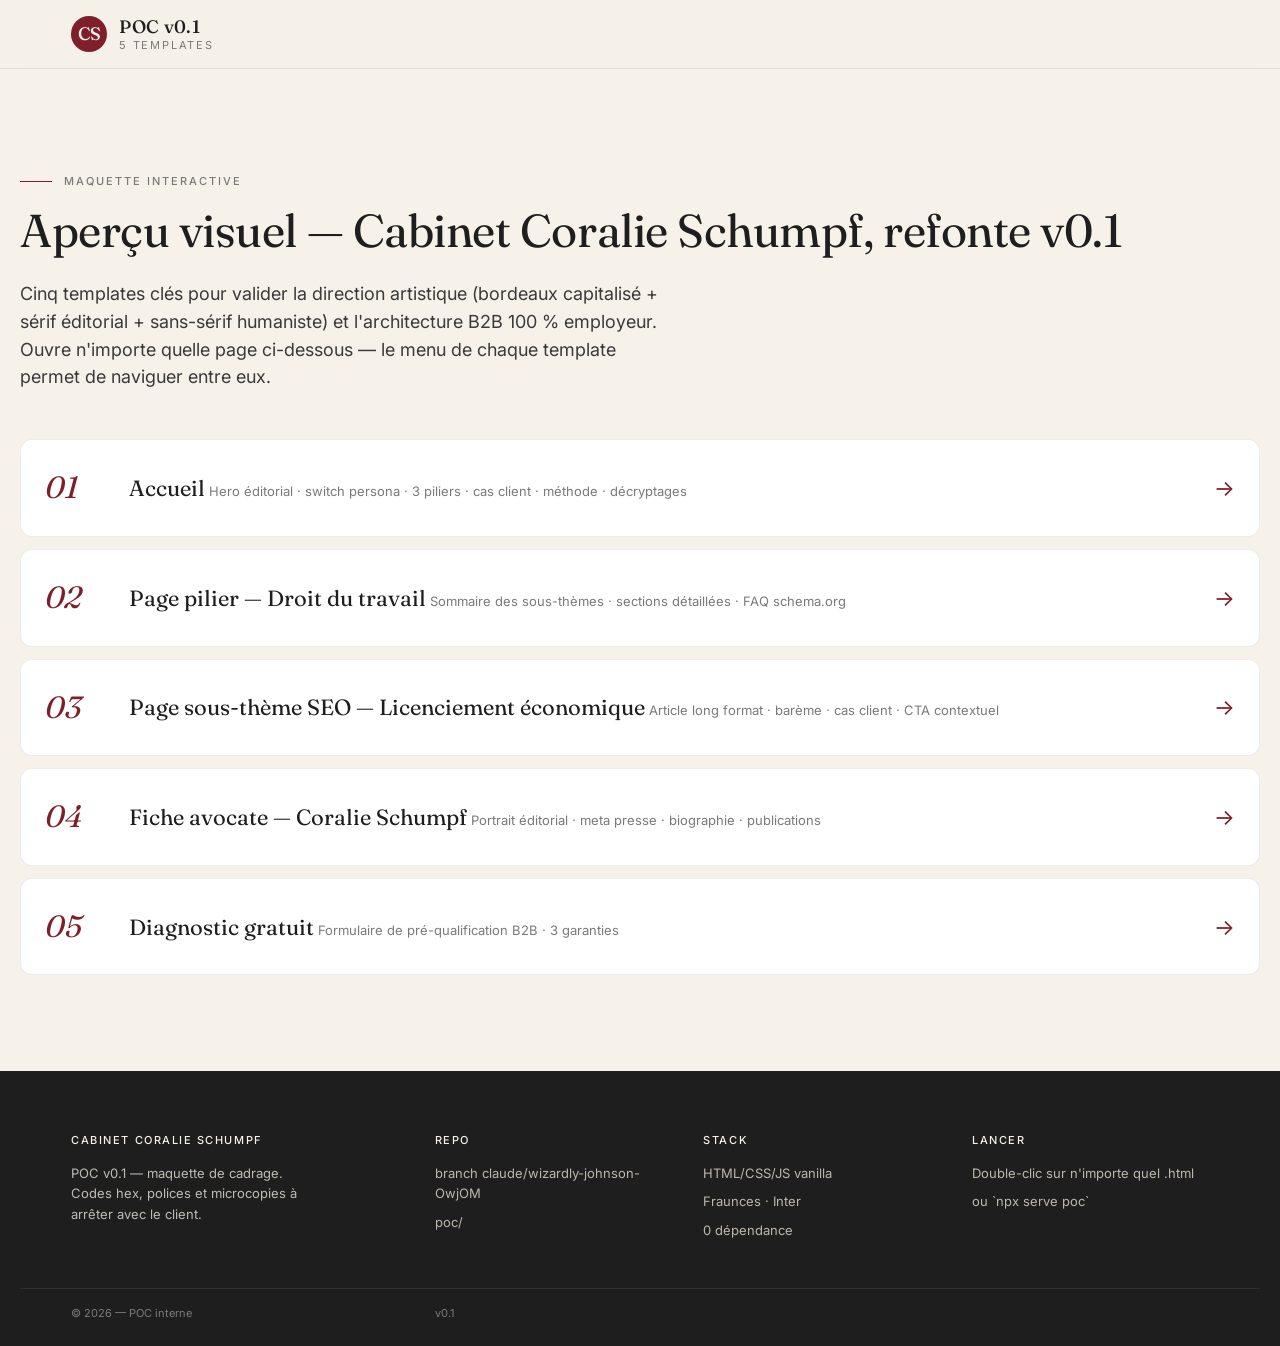
==== poc/index.html @ 7cf0d4ef "feat(poc): maquette v0.1 - 5 templates cles Maquette interactive HTML/CSS/JS vanilla (0 dependance) " ====
<!doctype html>
<html lang="fr">
<head>
  <meta charset="utf-8" />
  <meta name="viewport" content="width=device-width,initial-scale=1" />
  <title>POC — Cabinet Coralie Schumpf · 5 templates clés</title>
  <link rel="preconnect" href="https://fonts.googleapis.com" />
  <link rel="preconnect" href="https://fonts.gstatic.com" crossorigin />
  <link href="https://fonts.googleapis.com/css2?family=Fraunces:ital,opsz,wght@0,9..144,300..600;1,9..144,300..600&family=Inter:wght@400;500;600&display=swap" rel="stylesheet" />
  <link rel="stylesheet" href="assets/css/main.css" />
</head>
<body>
  <header class="site-header">
    <div class="site-header__inner">
      <a href="index.html" class="brand">
        <span class="brand__mark">CS</span>
        <span class="brand__name">POC v0.1<small>5 templates</small></span>
      </a>
    </div>
  </header>

  <main class="container poc-index">
    <p class="eyebrow">Maquette interactive</p>
    <h1>Aperçu visuel — Cabinet Coralie Schumpf, refonte v0.1</h1>
    <p class="poc-index__lede">
      Cinq templates clés pour valider la direction artistique (bordeaux capitalisé + sérif éditorial + sans-sérif humaniste) et l'architecture B2B 100 % employeur. Ouvre n'importe quelle page ci-dessous — le menu de chaque template permet de naviguer entre eux.
    </p>

    <nav class="poc-list">
      <a href="home.html" data-track="poc-home">
        <span class="poc-list__num">01</span>
        <span>
          <span class="poc-list__title">Accueil</span>
          <span class="poc-list__desc">Hero éditorial · switch persona · 3 piliers · cas client · méthode · décryptages</span>
        </span>
        <span class="poc-list__arrow">→</span>
      </a>
      <a href="expertises/droit-du-travail.html" data-track="poc-pillar">
        <span class="poc-list__num">02</span>
        <span>
          <span class="poc-list__title">Page pilier — Droit du travail</span>
          <span class="poc-list__desc">Sommaire des sous-thèmes · sections détaillées · FAQ schema.org</span>
        </span>
        <span class="poc-list__arrow">→</span>
      </a>
      <a href="expertises/licenciement-economique.html" data-track="poc-subtopic">
        <span class="poc-list__num">03</span>
        <span>
          <span class="poc-list__title">Page sous-thème SEO — Licenciement économique</span>
          <span class="poc-list__desc">Article long format · barème · cas client · CTA contextuel</span>
        </span>
        <span class="poc-list__arrow">→</span>
      </a>
      <a href="cabinet/coralie-schumpf.html" data-track="poc-avocate">
        <span class="poc-list__num">04</span>
        <span>
          <span class="poc-list__title">Fiche avocate — Coralie Schumpf</span>
          <span class="poc-list__desc">Portrait éditorial · meta presse · biographie · publications</span>
        </span>
        <span class="poc-list__arrow">→</span>
      </a>
      <a href="diagnostic.html" data-track="poc-diag">
        <span class="poc-list__num">05</span>
        <span>
          <span class="poc-list__title">Diagnostic gratuit</span>
          <span class="poc-list__desc">Formulaire de pré-qualification B2B · 3 garanties</span>
        </span>
        <span class="poc-list__arrow">→</span>
      </a>
    </nav>
  </main>

  <footer class="site-footer">
    <div class="container">
      <div class="site-footer__brand">
        <h4>Cabinet Coralie Schumpf</h4>
        <p>POC v0.1 — maquette de cadrage. Codes hex, polices et microcopies à arrêter avec le client.</p>
      </div>
      <div>
        <h4>Repo</h4>
        <ul>
          <li>branch claude/wizardly-johnson-OwjOM</li>
          <li>poc/</li>
        </ul>
      </div>
      <div>
        <h4>Stack</h4>
        <ul>
          <li>HTML/CSS/JS vanilla</li>
          <li>Fraunces · Inter</li>
          <li>0 dépendance</li>
        </ul>
      </div>
      <div>
        <h4>Lancer</h4>
        <ul>
          <li>Double-clic sur n'importe quel .html</li>
          <li>ou `npx serve poc`</li>
        </ul>
      </div>
    </div>
    <div class="container site-footer__legal">
      <span>© <span data-year></span> — POC interne</span>
      <span>v0.1</span>
    </div>
  </footer>

  <script src="assets/js/main.js"></script>
</body>
</html>
---- poc/assets/css/main.css ----
/* ============================================================
   Cabinet Coralie Schumpf — POC v0.1
   Design system : bordeaux + ivoire, sérif éditorial + sans-sérif humaniste
   ============================================================ */

/* ---- Design tokens ---- */
:root {
  /* Couleurs marque (à caler sur SVG HD du logo) */
  --bordeaux: #7E1F2A;
  --bordeaux-deep: #4A1219;
  --bordeaux-soft: #9B3743;
  --ink: #1E1E1E;
  --ink-soft: #3A3A3A;
  --ivory: #F6F1E9;
  --ivory-deep: #EFE7D8;
  --stone: #E6DED0;
  --slate: #7A7A78;
  --slate-light: #BDB8AE;
  --copper: #B07C4D;
  --white: #FFFFFF;

  /* Typo */
  --font-serif: 'Fraunces', 'Source Serif 4', Georgia, serif;
  --font-sans: 'Inter', 'Söhne', system-ui, -apple-system, sans-serif;

  /* Échelle fluide */
  --fs-xs: clamp(11px, 0.7vw, 12px);
  --fs-sm: clamp(13px, 0.85vw, 14px);
  --fs-base: clamp(15px, 1vw, 17px);
  --fs-lg: clamp(18px, 1.2vw, 20px);
  --fs-xl: clamp(22px, 1.6vw, 26px);
  --fs-2xl: clamp(28px, 2.4vw, 38px);
  --fs-3xl: clamp(36px, 3.6vw, 56px);
  --fs-4xl: clamp(48px, 6vw, 96px);

  /* Espacement */
  --sp-1: 4px;
  --sp-2: 8px;
  --sp-3: 12px;
  --sp-4: 16px;
  --sp-5: 24px;
  --sp-6: 32px;
  --sp-7: 48px;
  --sp-8: 64px;
  --sp-9: 96px;
  --sp-10: 128px;

  /* Layout */
  --max-w: 1240px;
  --gutter: clamp(20px, 4vw, 56px);
  --radius: 4px;
  --radius-lg: 12px;

  /* Transitions */
  --t-fast: 180ms cubic-bezier(0.4, 0, 0.2, 1);
  --t-med: 360ms cubic-bezier(0.4, 0, 0.2, 1);
  --t-slow: 600ms cubic-bezier(0.22, 0.61, 0.36, 1);
}

/* ---- Reset minimal ---- */
*,
*::before,
*::after { box-sizing: border-box; }
html { scroll-behavior: smooth; }
body {
  margin: 0;
  background: var(--ivory);
  color: var(--ink);
  font-family: var(--font-sans);
  font-size: var(--fs-base);
  line-height: 1.55;
  -webkit-font-smoothing: antialiased;
  text-rendering: optimizeLegibility;
}
img, svg { display: block; max-width: 100%; }
a { color: inherit; text-decoration: none; }
button { border: 0; background: none; font: inherit; color: inherit; cursor: pointer; }
h1, h2, h3, h4 { margin: 0; font-family: var(--font-serif); font-weight: 400; letter-spacing: -0.01em; line-height: 1.08; }
p { margin: 0 0 var(--sp-4); }
ul { margin: 0; padding: 0; list-style: none; }

/* ---- Conteneurs ---- */
.container { max-width: var(--max-w); margin: 0 auto; padding: 0 var(--gutter); }
.container-narrow { max-width: 920px; margin: 0 auto; padding: 0 var(--gutter); }

/* ---- Utility ---- */
.eyebrow {
  font-family: var(--font-sans);
  font-size: var(--fs-xs);
  text-transform: uppercase;
  letter-spacing: 0.18em;
  color: var(--slate);
  font-weight: 500;
  display: inline-flex;
  align-items: center;
  gap: var(--sp-3);
}
.eyebrow::before {
  content: "";
  display: inline-block;
  width: 32px;
  height: 1px;
  background: var(--bordeaux);
}
.divider {
  height: 1px;
  background: var(--ink);
  opacity: 0.12;
  margin: var(--sp-7) 0;
}

/* ---- Header ---- */
.site-header {
  position: sticky;
  top: 0;
  z-index: 50;
  background: rgba(246, 241, 233, 0.92);
  backdrop-filter: saturate(140%) blur(10px);
  -webkit-backdrop-filter: saturate(140%) blur(10px);
  border-bottom: 1px solid rgba(30, 30, 30, 0.08);
}
.site-header__inner {
  display: flex;
  align-items: center;
  justify-content: space-between;
  gap: var(--sp-5);
  padding: var(--sp-4) var(--gutter);
  max-width: var(--max-w);
  margin: 0 auto;
}
.brand {
  display: flex;
  align-items: center;
  gap: var(--sp-3);
  font-family: var(--font-serif);
  font-size: var(--fs-lg);
  letter-spacing: 0.02em;
  color: var(--ink);
}
.brand__mark {
  width: 36px;
  height: 36px;
  border-radius: 50%;
  background: var(--bordeaux);
  color: var(--ivory);
  display: grid;
  place-items: center;
  font-family: var(--font-serif);
  font-size: 18px;
  font-weight: 500;
  letter-spacing: -0.02em;
  flex: 0 0 36px;
}
.brand__name { font-weight: 500; line-height: 1; }
.brand__name small {
  display: block;
  font-size: var(--fs-xs);
  font-family: var(--font-sans);
  color: var(--slate);
  letter-spacing: 0.16em;
  text-transform: uppercase;
  margin-top: 4px;
  font-weight: 400;
}

.nav { display: flex; align-items: center; gap: var(--sp-6); }
.nav a {
  font-size: var(--fs-sm);
  color: var(--ink-soft);
  position: relative;
  padding: var(--sp-2) 0;
  transition: color var(--t-fast);
}
.nav a::after {
  content: "";
  position: absolute;
  left: 0; bottom: 0;
  width: 0;
  height: 1px;
  background: var(--bordeaux);
  transition: width var(--t-med);
}
.nav a:hover { color: var(--bordeaux); }
.nav a:hover::after { width: 100%; }
.nav a.is-active { color: var(--bordeaux); }
.nav a.is-active::after { width: 100%; }
@media (max-width: 860px) { .nav { display: none; } }

/* ---- Buttons ---- */
.btn {
  display: inline-flex;
  align-items: center;
  gap: var(--sp-3);
  padding: var(--sp-3) var(--sp-5);
  font-size: var(--fs-sm);
  font-weight: 500;
  letter-spacing: 0.01em;
  border-radius: var(--radius);
  transition: background var(--t-fast), color var(--t-fast), transform var(--t-fast);
  white-space: nowrap;
}
.btn--primary {
  background: var(--bordeaux);
  color: var(--ivory);
}
.btn--primary:hover { background: var(--bordeaux-deep); transform: translateY(-1px); }
.btn--ghost {
  color: var(--ink);
  border-bottom: 1px solid var(--ink);
  padding: var(--sp-2) 0;
  border-radius: 0;
}
.btn--ghost:hover { color: var(--bordeaux); border-color: var(--bordeaux); }
.btn--outline {
  background: transparent;
  color: var(--ink);
  border: 1px solid var(--ink);
}
.btn--outline:hover { background: var(--ink); color: var(--ivory); }

/* ---- Hero ---- */
.hero {
  padding: var(--sp-9) 0 var(--sp-8);
  position: relative;
}
.hero__grid {
  display: grid;
  grid-template-columns: 1.4fr 1fr;
  gap: var(--sp-8);
  align-items: end;
}
@media (max-width: 900px) {
  .hero__grid { grid-template-columns: 1fr; gap: var(--sp-6); }
}
.hero__title {
  font-size: var(--fs-4xl);
  font-weight: 300;
  line-height: 0.98;
  letter-spacing: -0.02em;
}
.hero__title em {
  font-style: italic;
  color: var(--bordeaux);
  font-weight: 300;
}
.hero__lede {
  font-size: var(--fs-lg);
  color: var(--ink-soft);
  max-width: 46ch;
  margin-top: var(--sp-5);
  line-height: 1.5;
}
.hero__meta {
  margin-top: var(--sp-6);
  display: flex;
  flex-wrap: wrap;
  gap: var(--sp-4);
  align-items: center;
}
.hero__aside {
  border-left: 1px solid rgba(30, 30, 30, 0.12);
  padding-left: var(--sp-6);
  padding-bottom: var(--sp-2);
}
@media (max-width: 900px) {
  .hero__aside { border-left: 0; padding-left: 0; border-top: 1px solid rgba(30, 30, 30, 0.12); padding-top: var(--sp-5); }
}
.hero__aside p {
  font-family: var(--font-serif);
  font-style: italic;
  font-size: var(--fs-xl);
  color: var(--ink);
  line-height: 1.35;
}
.hero__aside small {
  display: block;
  margin-top: var(--sp-4);
  font-size: var(--fs-xs);
  letter-spacing: 0.14em;
  text-transform: uppercase;
  color: var(--slate);
}

/* ---- Sticky contact rail ---- */
.contact-rail {
  position: fixed;
  right: 0;
  top: 50%;
  transform: translateY(-50%);
  z-index: 40;
  background: var(--bordeaux);
  color: var(--ivory);
  border-radius: var(--radius) 0 0 var(--radius);
  display: grid;
  padding: var(--sp-3);
  gap: var(--sp-1);
}
.contact-rail a {
  width: 40px;
  height: 40px;
  display: grid;
  place-items: center;
  border-radius: 50%;
  transition: background var(--t-fast);
}
.contact-rail a:hover { background: var(--bordeaux-deep); }
.contact-rail svg { width: 18px; height: 18px; }
@media (max-width: 720px) {
  .contact-rail {
    top: auto; bottom: 0; right: 0; left: 0;
    transform: none;
    border-radius: 0;
    grid-auto-flow: column;
    justify-content: center;
    gap: var(--sp-4);
    padding: var(--sp-3);
  }
}

/* ---- Personas ---- */
.personas {
  padding: var(--sp-8) 0;
  border-top: 1px solid rgba(30, 30, 30, 0.08);
  border-bottom: 1px solid rgba(30, 30, 30, 0.08);
}
.personas__header { margin-bottom: var(--sp-6); }
.personas__title {
  font-size: var(--fs-2xl);
  font-weight: 400;
  max-width: 28ch;
  margin-top: var(--sp-3);
}
.personas__grid {
  display: grid;
  grid-template-columns: repeat(3, 1fr);
  gap: var(--sp-4);
}
@media (max-width: 800px) { .personas__grid { grid-template-columns: 1fr; } }
.persona {
  background: var(--white);
  border-radius: var(--radius-lg);
  padding: var(--sp-6) var(--sp-5);
  display: grid;
  gap: var(--sp-4);
  position: relative;
  border: 1px solid transparent;
  transition: border-color var(--t-fast), transform var(--t-fast);
  cursor: pointer;
}
.persona:hover { border-color: var(--bordeaux); transform: translateY(-2px); }
.persona__tag {
  font-size: var(--fs-xs);
  letter-spacing: 0.14em;
  text-transform: uppercase;
  color: var(--bordeaux);
  font-weight: 500;
}
.persona__name {
  font-family: var(--font-serif);
  font-size: var(--fs-xl);
  line-height: 1.15;
}
.persona__desc { font-size: var(--fs-sm); color: var(--ink-soft); margin: 0; }
.persona__link {
  margin-top: auto;
  display: inline-flex;
  align-items: center;
  gap: var(--sp-2);
  font-size: var(--fs-sm);
  color: var(--bordeaux);
  font-weight: 500;
}
.persona__link::after { content: "→"; transition: transform var(--t-fast); }
.persona:hover .persona__link::after { transform: translateX(4px); }

/* ---- Pillars ---- */
.pillars { padding: var(--sp-9) 0; }
.pillars__head {
  display: grid;
  grid-template-columns: 1fr 2fr;
  gap: var(--sp-7);
  margin-bottom: var(--sp-7);
  align-items: end;
}
@media (max-width: 800px) { .pillars__head { grid-template-columns: 1fr; } }
.pillars__title { font-size: var(--fs-3xl); max-width: 14ch; line-height: 1; }
.pillars__desc { font-size: var(--fs-base); color: var(--ink-soft); max-width: 56ch; }
.pillars__list { display: grid; gap: 0; }
.pillar {
  display: grid;
  grid-template-columns: 80px 1fr auto;
  gap: var(--sp-6);
  align-items: start;
  padding: var(--sp-6) 0;
  border-top: 1px solid rgba(30, 30, 30, 0.12);
  cursor: pointer;
  transition: padding var(--t-fast);
}
.pillar:hover { padding-left: var(--sp-3); }
.pillar:last-child { border-bottom: 1px solid rgba(30, 30, 30, 0.12); }
.pillar__num {
  font-family: var(--font-serif);
  font-size: var(--fs-2xl);
  color: var(--bordeaux);
  font-style: italic;
  font-weight: 300;
}
.pillar__body h3 {
  font-size: var(--fs-2xl);
  margin-bottom: var(--sp-3);
}
.pillar__tags { display: flex; flex-wrap: wrap; gap: var(--sp-2) var(--sp-4); }
.pillar__tag {
  font-size: var(--fs-sm);
  color: var(--slate);
}
.pillar__tag::before {
  content: "·";
  margin-right: var(--sp-2);
  color: var(--copper);
}
.pillar__arrow {
  align-self: center;
  font-size: 22px;
  color: var(--bordeaux);
  transition: transform var(--t-med);
}
.pillar:hover .pillar__arrow { transform: translateX(8px); }
@media (max-width: 700px) {
  .pillar { grid-template-columns: 1fr; gap: var(--sp-3); }
  .pillar__arrow { display: none; }
}

/* ---- Cases ---- */
.cases {
  background: var(--ink);
  color: var(--ivory);
  padding: var(--sp-9) 0;
}
.cases .eyebrow { color: var(--slate-light); }
.cases .eyebrow::before { background: var(--copper); }
.cases__title {
  font-size: var(--fs-3xl);
  max-width: 22ch;
  margin: var(--sp-3) 0 var(--sp-7);
  color: var(--ivory);
  font-weight: 300;
}
.cases__title em { color: var(--copper); font-style: italic; }
.cases__grid {
  display: grid;
  grid-template-columns: repeat(3, 1fr);
  gap: var(--sp-5);
}
@media (max-width: 800px) { .cases__grid { grid-template-columns: 1fr; } }
.case {
  background: rgba(255, 255, 255, 0.04);
  padding: var(--sp-6);
  border-radius: var(--radius-lg);
  border: 1px solid rgba(255, 255, 255, 0.08);
  display: grid;
  gap: var(--sp-3);
}
.case__metric {
  font-family: var(--font-serif);
  font-size: var(--fs-3xl);
  color: var(--copper);
  font-weight: 300;
  line-height: 1;
}
.case__sector {
  font-size: var(--fs-xs);
  letter-spacing: 0.14em;
  text-transform: uppercase;
  color: var(--slate-light);
}
.case__desc { font-size: var(--fs-sm); color: rgba(246, 241, 233, 0.85); margin: 0; }

/* ---- Method ---- */
.method { padding: var(--sp-9) 0; }
.method__intro {
  display: grid;
  grid-template-columns: 1fr 1.4fr;
  gap: var(--sp-8);
  align-items: start;
  margin-bottom: var(--sp-7);
}
@media (max-width: 800px) { .method__intro { grid-template-columns: 1fr; } }
.method__title { font-size: var(--fs-3xl); line-height: 1; }
.method__intro p { font-size: var(--fs-lg); color: var(--ink-soft); }
.method__steps {
  display: grid;
  grid-template-columns: repeat(3, 1fr);
  gap: var(--sp-5);
  position: relative;
}
@media (max-width: 800px) { .method__steps { grid-template-columns: 1fr; } }
.step {
  display: grid;
  gap: var(--sp-3);
  padding: var(--sp-6) 0;
  border-top: 2px solid var(--bordeaux);
}
.step__num {
  font-family: var(--font-serif);
  font-style: italic;
  font-size: var(--fs-xl);
  color: var(--bordeaux);
  font-weight: 400;
}
.step__name { font-family: var(--font-serif); font-size: var(--fs-2xl); line-height: 1.1; }
.step__desc { font-size: var(--fs-sm); color: var(--ink-soft); margin: 0; }

/* ---- Posts ---- */
.posts { background: var(--ivory-deep); padding: var(--sp-9) 0; }
.posts__head { display: flex; justify-content: space-between; align-items: end; margin-bottom: var(--sp-7); gap: var(--sp-5); flex-wrap: wrap; }
.posts__title { font-size: var(--fs-3xl); }
.posts__grid { display: grid; grid-template-columns: repeat(3, 1fr); gap: var(--sp-5); }
@media (max-width: 800px) { .posts__grid { grid-template-columns: 1fr; } }
.post {
  background: var(--white);
  padding: var(--sp-5);
  border-radius: var(--radius-lg);
  display: grid;
  gap: var(--sp-3);
  border: 1px solid rgba(30, 30, 30, 0.06);
  transition: border-color var(--t-fast), transform var(--t-fast);
}
.post:hover { border-color: var(--bordeaux); transform: translateY(-2px); }
.post__tag { font-size: var(--fs-xs); letter-spacing: 0.14em; text-transform: uppercase; color: var(--bordeaux); }
.post__title { font-family: var(--font-serif); font-size: var(--fs-xl); line-height: 1.15; }
.post__date { font-size: var(--fs-xs); color: var(--slate); letter-spacing: 0.12em; text-transform: uppercase; }

/* ---- Final CTA ---- */
.cta-final { padding: var(--sp-9) 0; background: var(--bordeaux); color: var(--ivory); position: relative; overflow: hidden; }
.cta-final::before {
  content: "CS";
  position: absolute;
  right: -2vw;
  bottom: -4vw;
  font-family: var(--font-serif);
  font-size: 32vw;
  line-height: 0.8;
  color: rgba(246, 241, 233, 0.05);
  letter-spacing: -0.05em;
  pointer-events: none;
}
.cta-final__inner { position: relative; }
.cta-final h2 { font-size: var(--fs-3xl); max-width: 18ch; margin-bottom: var(--sp-5); font-weight: 300; }
.cta-final h2 em { font-style: italic; color: var(--copper); }
.cta-final p { font-size: var(--fs-lg); max-width: 50ch; opacity: 0.85; }
.cta-final .btn--primary { background: var(--ivory); color: var(--bordeaux); margin-top: var(--sp-5); }
.cta-final .btn--primary:hover { background: var(--white); }

/* ---- Footer ---- */
.site-footer {
  background: var(--ink);
  color: var(--slate-light);
  padding: var(--sp-8) 0 var(--sp-5);
  font-size: var(--fs-sm);
}
.site-footer .container { display: grid; grid-template-columns: 1.4fr 1fr 1fr 1fr; gap: var(--sp-6); }
@media (max-width: 800px) { .site-footer .container { grid-template-columns: 1fr 1fr; } }
.site-footer h4 {
  font-family: var(--font-sans);
  font-size: var(--fs-xs);
  letter-spacing: 0.14em;
  text-transform: uppercase;
  color: var(--ivory);
  margin: 0 0 var(--sp-4);
  font-weight: 500;
}
.site-footer a:hover { color: var(--ivory); }
.site-footer ul { display: grid; gap: var(--sp-2); }
.site-footer__brand p { color: rgba(246, 241, 233, 0.75); max-width: 30ch; }
.site-footer__legal {
  border-top: 1px solid rgba(255, 255, 255, 0.08);
  margin-top: var(--sp-7);
  padding-top: var(--sp-4);
  display: flex;
  justify-content: space-between;
  flex-wrap: wrap;
  gap: var(--sp-3);
  color: var(--slate);
  font-size: var(--fs-xs);
}

/* ---- Expertise pillar page ---- */
.exp-hero { padding: var(--sp-9) 0 var(--sp-7); }
.exp-hero__breadcrumb { font-size: var(--fs-xs); letter-spacing: 0.12em; text-transform: uppercase; color: var(--slate); margin-bottom: var(--sp-5); }
.exp-hero__breadcrumb a:hover { color: var(--bordeaux); }
.exp-hero__title { font-size: var(--fs-4xl); font-weight: 300; max-width: 18ch; line-height: 0.98; }
.exp-hero__title em { font-style: italic; color: var(--bordeaux); }
.exp-hero__lede { font-size: var(--fs-lg); color: var(--ink-soft); max-width: 56ch; margin-top: var(--sp-5); }

.exp-toc { padding: var(--sp-7) 0; border-top: 1px solid rgba(30,30,30,0.08); border-bottom: 1px solid rgba(30,30,30,0.08); background: var(--ivory-deep); }
.exp-toc__title { font-size: var(--fs-sm); letter-spacing: 0.14em; text-transform: uppercase; color: var(--slate); margin-bottom: var(--sp-4); }
.exp-toc__list { display: grid; grid-template-columns: repeat(2, 1fr); gap: var(--sp-3) var(--sp-6); }
@media (max-width: 700px) { .exp-toc__list { grid-template-columns: 1fr; } }
.exp-toc__list a {
  font-family: var(--font-serif);
  font-size: var(--fs-lg);
  padding: var(--sp-3) 0;
  border-bottom: 1px solid rgba(30,30,30,0.08);
  display: flex;
  justify-content: space-between;
  align-items: center;
  gap: var(--sp-3);
}
.exp-toc__list a::after { content: "→"; color: var(--bordeaux); transition: transform var(--t-fast); }
.exp-toc__list a:hover::after { transform: translateX(4px); }

.exp-section { padding: var(--sp-9) 0; }
.exp-section__layout { display: grid; grid-template-columns: 1fr 2fr; gap: var(--sp-8); align-items: start; }
@media (max-width: 800px) { .exp-section__layout { grid-template-columns: 1fr; } }
.exp-section__title { font-size: var(--fs-2xl); max-width: 14ch; line-height: 1.1; }
.exp-section__body p { color: var(--ink-soft); font-size: var(--fs-base); line-height: 1.65; max-width: 64ch; }
.exp-section__body ul { display: grid; gap: var(--sp-3); margin: var(--sp-5) 0; }
.exp-section__body li {
  font-size: var(--fs-base);
  padding-left: var(--sp-5);
  position: relative;
}
.exp-section__body li::before {
  content: "→";
  position: absolute;
  left: 0;
  color: var(--bordeaux);
}

/* ---- FAQ ---- */
.faq { padding: var(--sp-9) 0; background: var(--stone); }
.faq__title { font-size: var(--fs-3xl); margin-bottom: var(--sp-6); max-width: 18ch; line-height: 1; }
.faq__title em { font-style: italic; color: var(--bordeaux); }
.faq details {
  border-top: 1px solid rgba(30,30,30,0.15);
  padding: var(--sp-5) 0;
}
.faq details:last-child { border-bottom: 1px solid rgba(30,30,30,0.15); }
.faq summary {
  font-family: var(--font-serif);
  font-size: var(--fs-xl);
  cursor: pointer;
  list-style: none;
  display: flex;
  justify-content: space-between;
  align-items: center;
  gap: var(--sp-5);
}
.faq summary::-webkit-details-marker { display: none; }
.faq summary::after { content: "+"; font-size: var(--fs-2xl); color: var(--bordeaux); transition: transform var(--t-med); font-family: var(--font-sans); }
.faq details[open] summary::after { content: "−"; }
.faq details p { padding-top: var(--sp-4); color: var(--ink-soft); max-width: 64ch; }

/* ---- Avocate page ---- */
.about-hero { padding: var(--sp-9) 0; }
.about-hero__grid {
  display: grid;
  grid-template-columns: 1fr 1.3fr;
  gap: var(--sp-8);
  align-items: start;
}
@media (max-width: 800px) { .about-hero__grid { grid-template-columns: 1fr; } }
.about-portrait {
  aspect-ratio: 4/5;
  background: linear-gradient(135deg, var(--bordeaux-deep), var(--bordeaux));
  border-radius: var(--radius-lg);
  position: relative;
  overflow: hidden;
  display: grid;
  place-items: end start;
  padding: var(--sp-6);
  color: var(--ivory);
}
.about-portrait::before {
  content: "CS";
  position: absolute;
  top: -8%;
  right: -4%;
  font-family: var(--font-serif);
  font-size: 24vw;
  line-height: 0.8;
  color: rgba(246, 241, 233, 0.12);
  letter-spacing: -0.05em;
}
.about-portrait small {
  font-size: var(--fs-xs);
  letter-spacing: 0.16em;
  text-transform: uppercase;
  opacity: 0.75;
  position: relative;
}
.about-portrait span {
  font-family: var(--font-serif);
  font-size: var(--fs-2xl);
  font-style: italic;
  position: relative;
  display: block;
  margin-top: var(--sp-2);
}
.about-hero__name { font-size: var(--fs-4xl); font-weight: 300; line-height: 0.95; }
.about-hero__name em { font-style: italic; color: var(--bordeaux); }
.about-hero__role { font-size: var(--fs-lg); color: var(--slate); margin: var(--sp-4) 0 var(--sp-5); }
.about-hero__quote {
  font-family: var(--font-serif);
  font-style: italic;
  font-size: var(--fs-xl);
  line-height: 1.4;
  border-left: 2px solid var(--bordeaux);
  padding-left: var(--sp-5);
  max-width: 38ch;
}

.bio-meta {
  padding: var(--sp-7) 0;
  border-top: 1px solid rgba(30,30,30,0.08);
  border-bottom: 1px solid rgba(30,30,30,0.08);
  background: var(--ivory-deep);
}
.bio-meta__grid { display: grid; grid-template-columns: repeat(4, 1fr); gap: var(--sp-5); }
@media (max-width: 800px) { .bio-meta__grid { grid-template-columns: repeat(2, 1fr); } }
.bio-meta__label { font-size: var(--fs-xs); letter-spacing: 0.14em; text-transform: uppercase; color: var(--slate); margin-bottom: var(--sp-2); }
.bio-meta__value { font-family: var(--font-serif); font-size: var(--fs-lg); color: var(--ink); }

.bio-narrative { padding: var(--sp-9) 0; }
.bio-narrative h2 { font-size: var(--fs-3xl); max-width: 18ch; margin-bottom: var(--sp-6); }
.bio-narrative p { max-width: 68ch; font-size: var(--fs-lg); color: var(--ink-soft); line-height: 1.7; }

/* ---- Diagnostic / RDV ---- */
.diag-hero { padding: var(--sp-9) 0 var(--sp-7); text-align: center; }
.diag-hero h1 { font-size: var(--fs-4xl); font-weight: 300; max-width: 18ch; margin: 0 auto; line-height: 0.98; }
.diag-hero h1 em { font-style: italic; color: var(--bordeaux); }
.diag-hero p { font-size: var(--fs-lg); color: var(--ink-soft); max-width: 54ch; margin: var(--sp-5) auto 0; }

.diag-card {
  max-width: 800px;
  margin: 0 auto var(--sp-9);
  background: var(--white);
  border-radius: var(--radius-lg);
  padding: var(--sp-7);
  box-shadow: 0 1px 0 rgba(30,30,30,0.04), 0 8px 32px rgba(30,30,30,0.06);
  display: grid;
  gap: var(--sp-5);
}
@media (max-width: 700px) { .diag-card { padding: var(--sp-5); } }
.diag-card label { font-size: var(--fs-sm); color: var(--ink); display: block; margin-bottom: var(--sp-2); font-weight: 500; }
.diag-card input,
.diag-card select,
.diag-card textarea {
  width: 100%;
  padding: var(--sp-3) var(--sp-4);
  border: 1px solid rgba(30,30,30,0.18);
  background: var(--ivory);
  border-radius: var(--radius);
  font: inherit;
  color: var(--ink);
  transition: border-color var(--t-fast);
}
.diag-card input:focus,
.diag-card select:focus,
.diag-card textarea:focus { outline: none; border-color: var(--bordeaux); }
.diag-card__row { display: grid; grid-template-columns: 1fr 1fr; gap: var(--sp-4); }
@media (max-width: 700px) { .diag-card__row { grid-template-columns: 1fr; } }
.diag-card__choices { display: flex; flex-wrap: wrap; gap: var(--sp-2); }
.diag-card__choices input { display: none; }
.diag-card__choices label {
  padding: var(--sp-2) var(--sp-4);
  border: 1px solid rgba(30,30,30,0.2);
  border-radius: 999px;
  cursor: pointer;
  font-size: var(--fs-sm);
  margin: 0;
  font-weight: 400;
  transition: all var(--t-fast);
}
.diag-card__choices input:checked + label {
  background: var(--bordeaux);
  border-color: var(--bordeaux);
  color: var(--ivory);
}
.diag-card .btn--primary { justify-self: start; }

.diag-promise { padding: var(--sp-8) 0; text-align: center; background: var(--ivory-deep); border-top: 1px solid rgba(30,30,30,0.08); }
.diag-promise__grid { display: grid; grid-template-columns: repeat(3, 1fr); gap: var(--sp-6); max-width: 920px; margin: 0 auto; padding: 0 var(--gutter); }
@media (max-width: 700px) { .diag-promise__grid { grid-template-columns: 1fr; } }
.diag-promise__num {
  font-family: var(--font-serif);
  font-size: var(--fs-3xl);
  color: var(--bordeaux);
  font-weight: 300;
  line-height: 1;
}
.diag-promise__label { font-size: var(--fs-sm); color: var(--ink-soft); margin-top: var(--sp-3); }

/* ---- POC index ---- */
.poc-index { padding: var(--sp-9) 0; min-height: 70vh; }
.poc-index h1 { font-size: var(--fs-3xl); margin-bottom: var(--sp-5); }
.poc-index__lede { font-size: var(--fs-lg); color: var(--ink-soft); max-width: 60ch; margin-bottom: var(--sp-7); }
.poc-list { display: grid; gap: var(--sp-3); }
.poc-list a {
  display: grid;
  grid-template-columns: 60px 1fr auto;
  gap: var(--sp-5);
  padding: var(--sp-5);
  background: var(--white);
  border-radius: var(--radius-lg);
  border: 1px solid rgba(30,30,30,0.08);
  align-items: center;
  transition: border-color var(--t-fast), transform var(--t-fast);
}
.poc-list a:hover { border-color: var(--bordeaux); transform: translateX(4px); }
.poc-list__num { font-family: var(--font-serif); font-size: var(--fs-2xl); font-style: italic; color: var(--bordeaux); }
.poc-list__title { font-family: var(--font-serif); font-size: var(--fs-xl); margin-bottom: var(--sp-1); }
.poc-list__desc { font-size: var(--fs-sm); color: var(--slate); }
.poc-list__arrow { color: var(--bordeaux); font-size: 22px; }

/* ---- Scroll-driven entrance ---- */
@media (prefers-reduced-motion: no-preference) {
  .fade-up {
    opacity: 0;
    transform: translateY(12px);
    transition: opacity 600ms ease-out, transform 600ms cubic-bezier(0.22, 0.61, 0.36, 1);
  }
  .fade-up.is-visible { opacity: 1; transform: none; }
}
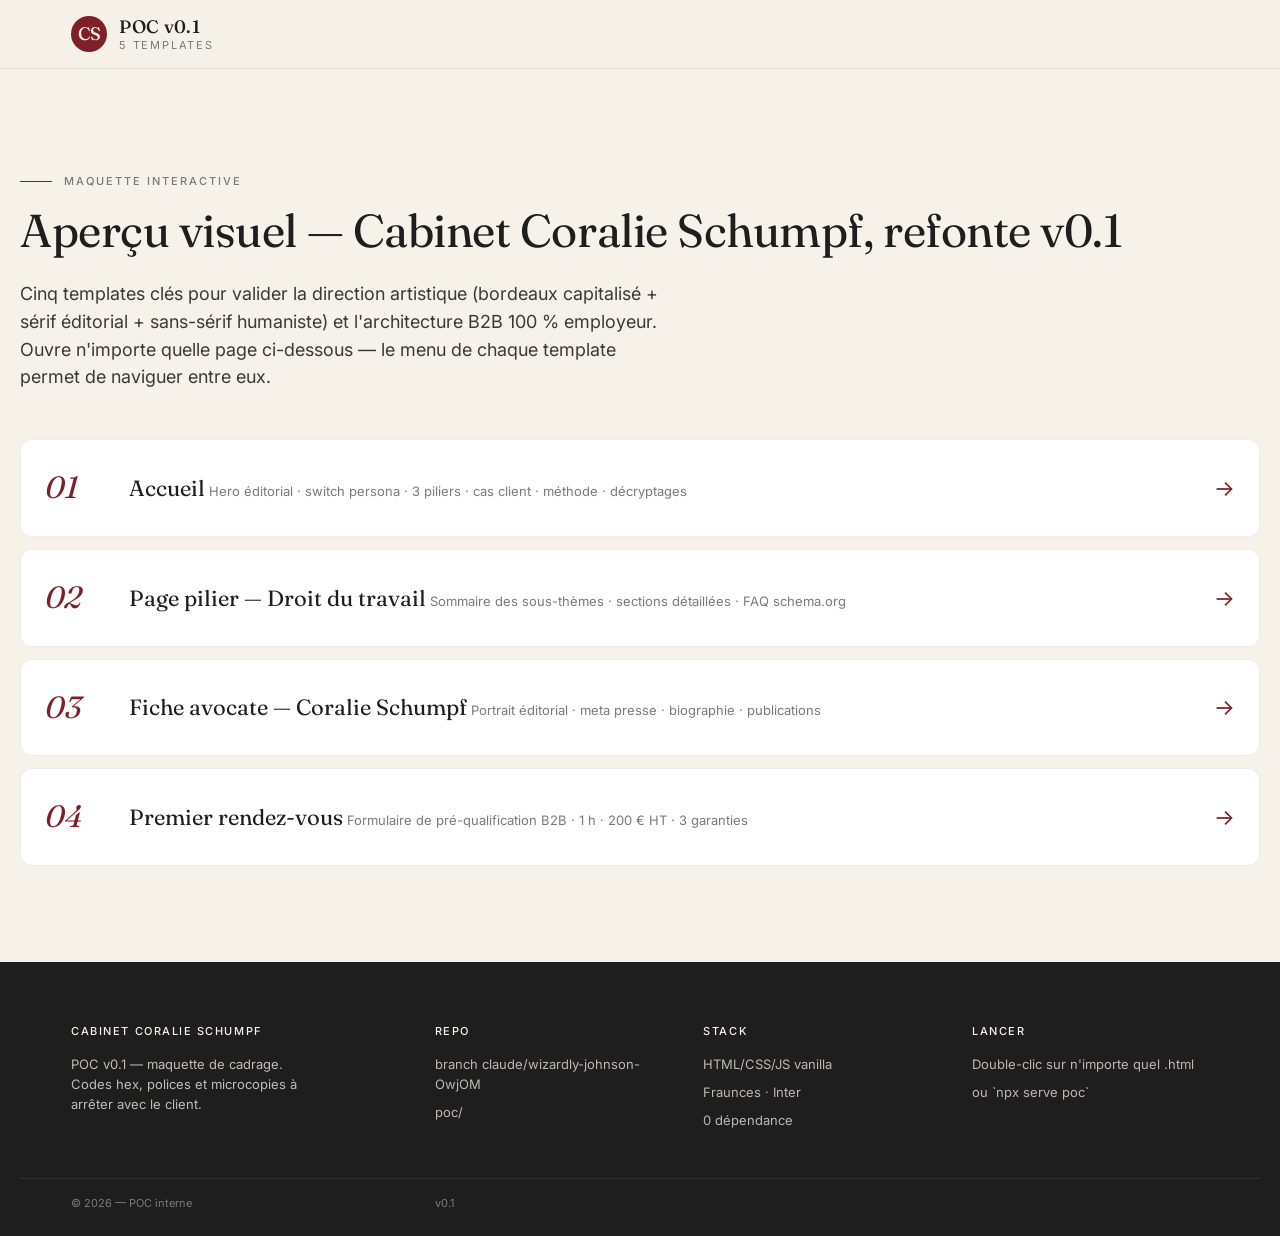
==== commit dee597b4: "content(poc): supprime l'article phare licenciement economique Suppression de la page sous-theme SEO" ====
--- a/poc/index.html
+++ b/poc/index.html
@@ -43,16 +43,8 @@
         </span>
         <span class="poc-list__arrow">→</span>
       </a>
-      <a href="expertises/licenciement-economique.html" data-track="poc-subtopic">
+      <a href="cabinet/coralie-schumpf.html" data-track="poc-avocate">
         <span class="poc-list__num">03</span>
-        <span>
-          <span class="poc-list__title">Page sous-thème SEO — Licenciement économique</span>
-          <span class="poc-list__desc">Article long format · barème · cas client · CTA contextuel</span>
-        </span>
-        <span class="poc-list__arrow">→</span>
-      </a>
-      <a href="cabinet/coralie-schumpf.html" data-track="poc-avocate">
-        <span class="poc-list__num">04</span>
         <span>
           <span class="poc-list__title">Fiche avocate — Coralie Schumpf</span>
           <span class="poc-list__desc">Portrait éditorial · meta presse · biographie · publications</span>
@@ -60,10 +52,10 @@
         <span class="poc-list__arrow">→</span>
       </a>
       <a href="diagnostic.html" data-track="poc-diag">
-        <span class="poc-list__num">05</span>
+        <span class="poc-list__num">04</span>
         <span>
-          <span class="poc-list__title">Diagnostic gratuit</span>
-          <span class="poc-list__desc">Formulaire de pré-qualification B2B · 3 garanties</span>
+          <span class="poc-list__title">Premier rendez-vous</span>
+          <span class="poc-list__desc">Formulaire de pré-qualification B2B · 1 h · 200 € HT · 3 garanties</span>
         </span>
         <span class="poc-list__arrow">→</span>
       </a>
--- a/poc/assets/css/main.css
+++ b/poc/assets/css/main.css
@@ -335,7 +335,8 @@
   grid-template-columns: repeat(3, 1fr);
   gap: var(--sp-4);
 }
-@media (max-width: 800px) { .personas__grid { grid-template-columns: 1fr; } }
+.personas__grid--two { grid-template-columns: repeat(2, 1fr); max-width: 920px; }
+@media (max-width: 800px) { .personas__grid, .personas__grid--two { grid-template-columns: 1fr; } }
 .persona {
   background: var(--white);
   border-radius: var(--radius-lg);
@@ -510,6 +511,98 @@
 }
 .step__name { font-family: var(--font-serif); font-size: var(--fs-2xl); line-height: 1.1; }
 .step__desc { font-size: var(--fs-sm); color: var(--ink-soft); margin: 0; }
+
+/* ---- Offers (3 modalités) ---- */
+.offers { padding: var(--sp-9) 0; background: var(--ivory-deep); }
+.offers__head { margin-bottom: var(--sp-7); max-width: 64ch; }
+.offers__title { font-size: var(--fs-3xl); margin: var(--sp-3) 0 var(--sp-4); line-height: 1; font-weight: 300; }
+.offers__title em { font-style: italic; color: var(--bordeaux); }
+.offers__intro { font-size: var(--fs-base); color: var(--ink-soft); margin: 0; }
+.offers__grid { display: grid; grid-template-columns: repeat(3, 1fr); gap: var(--sp-5); align-items: stretch; }
+@media (max-width: 900px) { .offers__grid { grid-template-columns: 1fr; } }
+.offer {
+  background: var(--white);
+  padding: var(--sp-6);
+  border-radius: var(--radius-lg);
+  border: 1px solid rgba(30, 30, 30, 0.08);
+  display: flex;
+  flex-direction: column;
+  gap: var(--sp-3);
+  position: relative;
+}
+.offer--featured {
+  background: var(--ink);
+  color: var(--ivory);
+  border-color: var(--bordeaux);
+}
+.offer--featured .offer__tag { color: var(--copper); }
+.offer--featured .offer__title { color: var(--ivory); }
+.offer--featured .offer__amount { color: var(--ivory); }
+.offer--featured .offer__unit { color: var(--slate-light); }
+.offer--featured .offer__price-note { color: var(--slate-light); }
+.offer--featured .offer__desc,
+.offer--featured .offer__bullets li { color: rgba(246, 241, 233, 0.85); }
+.offer--featured .offer__bullets li::before { color: var(--copper); }
+.offer__badge {
+  position: absolute;
+  top: -12px;
+  right: var(--sp-5);
+  background: var(--copper);
+  color: var(--ink);
+  font-size: var(--fs-xs);
+  letter-spacing: 0.14em;
+  text-transform: uppercase;
+  padding: 4px var(--sp-3);
+  border-radius: 999px;
+  font-weight: 500;
+}
+.offer__tag {
+  font-size: var(--fs-xs);
+  letter-spacing: 0.14em;
+  text-transform: uppercase;
+  color: var(--bordeaux);
+  font-weight: 500;
+  margin: 0;
+}
+.offer__title {
+  font-family: var(--font-serif);
+  font-size: var(--fs-xl);
+  line-height: 1.2;
+  margin: 0;
+}
+.offer__price {
+  display: flex;
+  align-items: baseline;
+  gap: var(--sp-2);
+  margin: var(--sp-4) 0 0;
+  flex-wrap: wrap;
+}
+.offer__amount {
+  font-family: var(--font-serif);
+  font-size: var(--fs-3xl);
+  color: var(--bordeaux);
+  font-weight: 300;
+  line-height: 1;
+}
+.offer__unit { font-size: var(--fs-sm); color: var(--slate); }
+.offer__price-note { font-size: var(--fs-xs); color: var(--slate); margin: 0; font-style: italic; }
+.offer__desc { font-size: var(--fs-sm); color: var(--ink-soft); margin: var(--sp-3) 0 0; }
+.offer__bullets { display: grid; gap: var(--sp-2); margin: var(--sp-3) 0 0; }
+.offer__bullets li {
+  font-size: var(--fs-sm);
+  color: var(--ink-soft);
+  padding-left: var(--sp-4);
+  position: relative;
+}
+.offer__bullets li::before {
+  content: "·";
+  position: absolute;
+  left: 0;
+  color: var(--bordeaux);
+  font-weight: bold;
+  font-size: 1.2em;
+  line-height: 1;
+}
 
 /* ---- Posts ---- */
 .posts { background: var(--ivory-deep); padding: var(--sp-9) 0; }
@@ -573,6 +666,21 @@
 .site-footer a:hover { color: var(--ivory); }
 .site-footer ul { display: grid; gap: var(--sp-2); }
 .site-footer__brand p { color: rgba(246, 241, 233, 0.75); max-width: 30ch; }
+.site-footer__social { display: flex; gap: var(--sp-3); margin-top: var(--sp-5); }
+.site-footer__social a {
+  width: 36px; height: 36px;
+  display: grid; place-items: center;
+  border: 1px solid rgba(255, 255, 255, 0.18);
+  border-radius: 50%;
+  color: var(--ivory);
+  transition: background var(--t-fast), border-color var(--t-fast);
+}
+.site-footer__social a:hover {
+  background: var(--bordeaux);
+  border-color: var(--bordeaux);
+  color: var(--ivory);
+}
+.site-footer__social svg { width: 16px; height: 16px; }
 .site-footer__legal {
   border-top: 1px solid rgba(255, 255, 255, 0.08);
   margin-top: var(--sp-7);
@@ -667,36 +775,28 @@
   border-radius: var(--radius-lg);
   position: relative;
   overflow: hidden;
-  display: grid;
-  place-items: end start;
-  padding: var(--sp-6);
-  color: var(--ivory);
-}
-.about-portrait::before {
+  margin: 0;
+}
+.about-portrait img {
+  width: 100%;
+  height: 100%;
+  object-fit: cover;
+  object-position: center top;
+  display: block;
+  position: relative;
+  z-index: 1;
+}
+.about-portrait::after {
+  /* watermark CS visible uniquement si l'image n'a pas chargé */
   content: "CS";
   position: absolute;
-  top: -8%;
-  right: -4%;
-  font-family: var(--font-serif);
-  font-size: 24vw;
+  inset: auto -4% -10% auto;
+  font-family: var(--font-serif);
+  font-size: 22vw;
   line-height: 0.8;
   color: rgba(246, 241, 233, 0.12);
   letter-spacing: -0.05em;
-}
-.about-portrait small {
-  font-size: var(--fs-xs);
-  letter-spacing: 0.16em;
-  text-transform: uppercase;
-  opacity: 0.75;
-  position: relative;
-}
-.about-portrait span {
-  font-family: var(--font-serif);
-  font-size: var(--fs-2xl);
-  font-style: italic;
-  position: relative;
-  display: block;
-  margin-top: var(--sp-2);
+  z-index: 0;
 }
 .about-hero__name { font-size: var(--fs-4xl); font-weight: 300; line-height: 0.95; }
 .about-hero__name em { font-style: italic; color: var(--bordeaux); }
